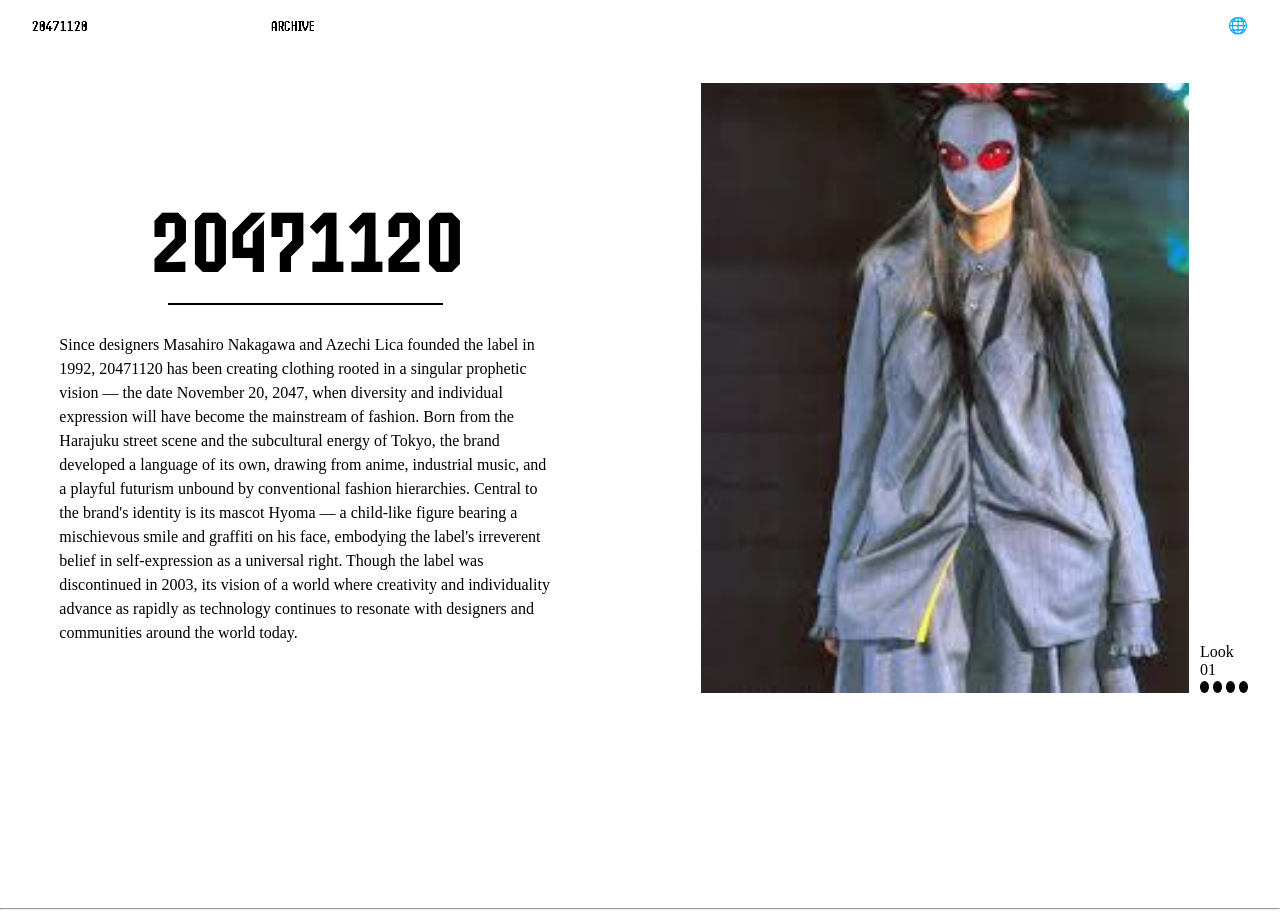
==== index.html @ e31ae297 "First screen of the page" ====
<!DOCTYPE html>
<html lang="en">
<head>
    <meta charset="UTF-8">
    <meta name="viewport" content="width=device-width, initial-scale=1.0">
    <link rel="preconnect" href="https://fonts.googleapis.com">
    <link rel="preconnect" href="https://fonts.gstatic.com" crossorigin>
    <link href="https://fonts.googleapis.com/css2?family=Handjet:wght,ELSH@100..900,2&display=swap" rel="stylesheet">
    <link rel="preconnect" href="https://fonts.googleapis.com">
    <link rel="preconnect" href="https://fonts.gstatic.com" crossorigin>
    <link href="https://fonts.googleapis.com/css2?family=Handjet:wght,ELSH@100..900,2&family=Iceberg&display=swap" rel="stylesheet">
    <link rel="stylesheet" href="css/index.css">
    <title>Main</title>
</head>
<body>
    <div id="first">
    <nav>
        <span class="logo">20471120</span>
        <span class="archive">ARCHIVE</span>
        <span class="lang">🌐</span>
    </nav>
    <main>
        <aside>
            <h1>20471120</h1>
            <hr class="hr_1">
            <span class="inf">
                Since designers Masahiro Nakagawa and Azechi Lica founded the label in 1992, 20471120 has been creating clothing rooted in a singular prophetic vision — the date November 20, 2047, when diversity and individual expression will have become the mainstream of fashion. Born from the Harajuku street scene and the subcultural energy of Tokyo, the brand developed a language of its own, drawing from anime, industrial music, and a playful futurism unbound by conventional fashion hierarchies. Central to the brand's identity is its mascot Hyoma — a child-like figure bearing a mischievous smile and graffiti on his face, embodying the label's irreverent belief in self-expression as a universal right. Though the label was discontinued in 2003, its vision of a world where creativity and individuality advance as rapidly as technology continues to resonate with designers and communities around the world today.
            </span>
        </aside>
        <div id="container_img">
            <img src="/images/main/images.jpeg" alt="">
            <div class="controls">
            <span>Look 01</span> 
            <div id="container_circle">
                <div class="circle"> </div>
                <div class="circle"> </div>
                <div class="circle"> </div>
                <div class="circle"> </div>
            </div>
        </div>
      </div>
    </main>
    </div>
    <div id="second">
        <hr>
    </div>
</body>
</html>
---- css/index.css ----
body{
    margin: 0;
}

#first{
    min-height: 100vh;
}

nav{
    display: flex;
    align-items: center;
    padding: 1rem 2rem;
}

.logo{
    flex: 1;
    font-family: Handjet;
}

.archive{
    flex: 4;
    font-family: Handjet;
}

.lang{
    margin-left: auto;
}

main{
    display: flex;
    width: 100%;
    align-items: center;
    justify-content: space-between;
    padding: 2rem;
    box-sizing: border-box;
}

aside{
    display: flex;
    flex-direction: column;
    justify-content: center;
    align-items: center;
    width: 45%;
}

h1{
    font-size:5rem;
    margin-bottom: 0;
    font-family: Iceberg;
}

.hr_1{
    width:50%;
    border:1px solid black;
    margin-bottom:5%;
}

.inf{
    max-width:90%;
    letter-spacing:5%;
    line-height: 1.5;
}

#container_img{
    width: 45%;
    display: flex;
    align-items: flex-end;
    gap: 2%;
}

#container_img img{
    width: 100%;
    max-width: 500px;
    height: auto;
}

.controls{
    display: flex;
    flex-direction: column;
    justify-content: flex-end;
    height: 100%;
}

#container_circle{
    display: flex;
    gap: 8%;
    margin-top: 5%;
}

.circle{
    width: 25%;
    height: 1.3vh;
    border-radius: 50%;
    background: black;
}

#second{
    
}
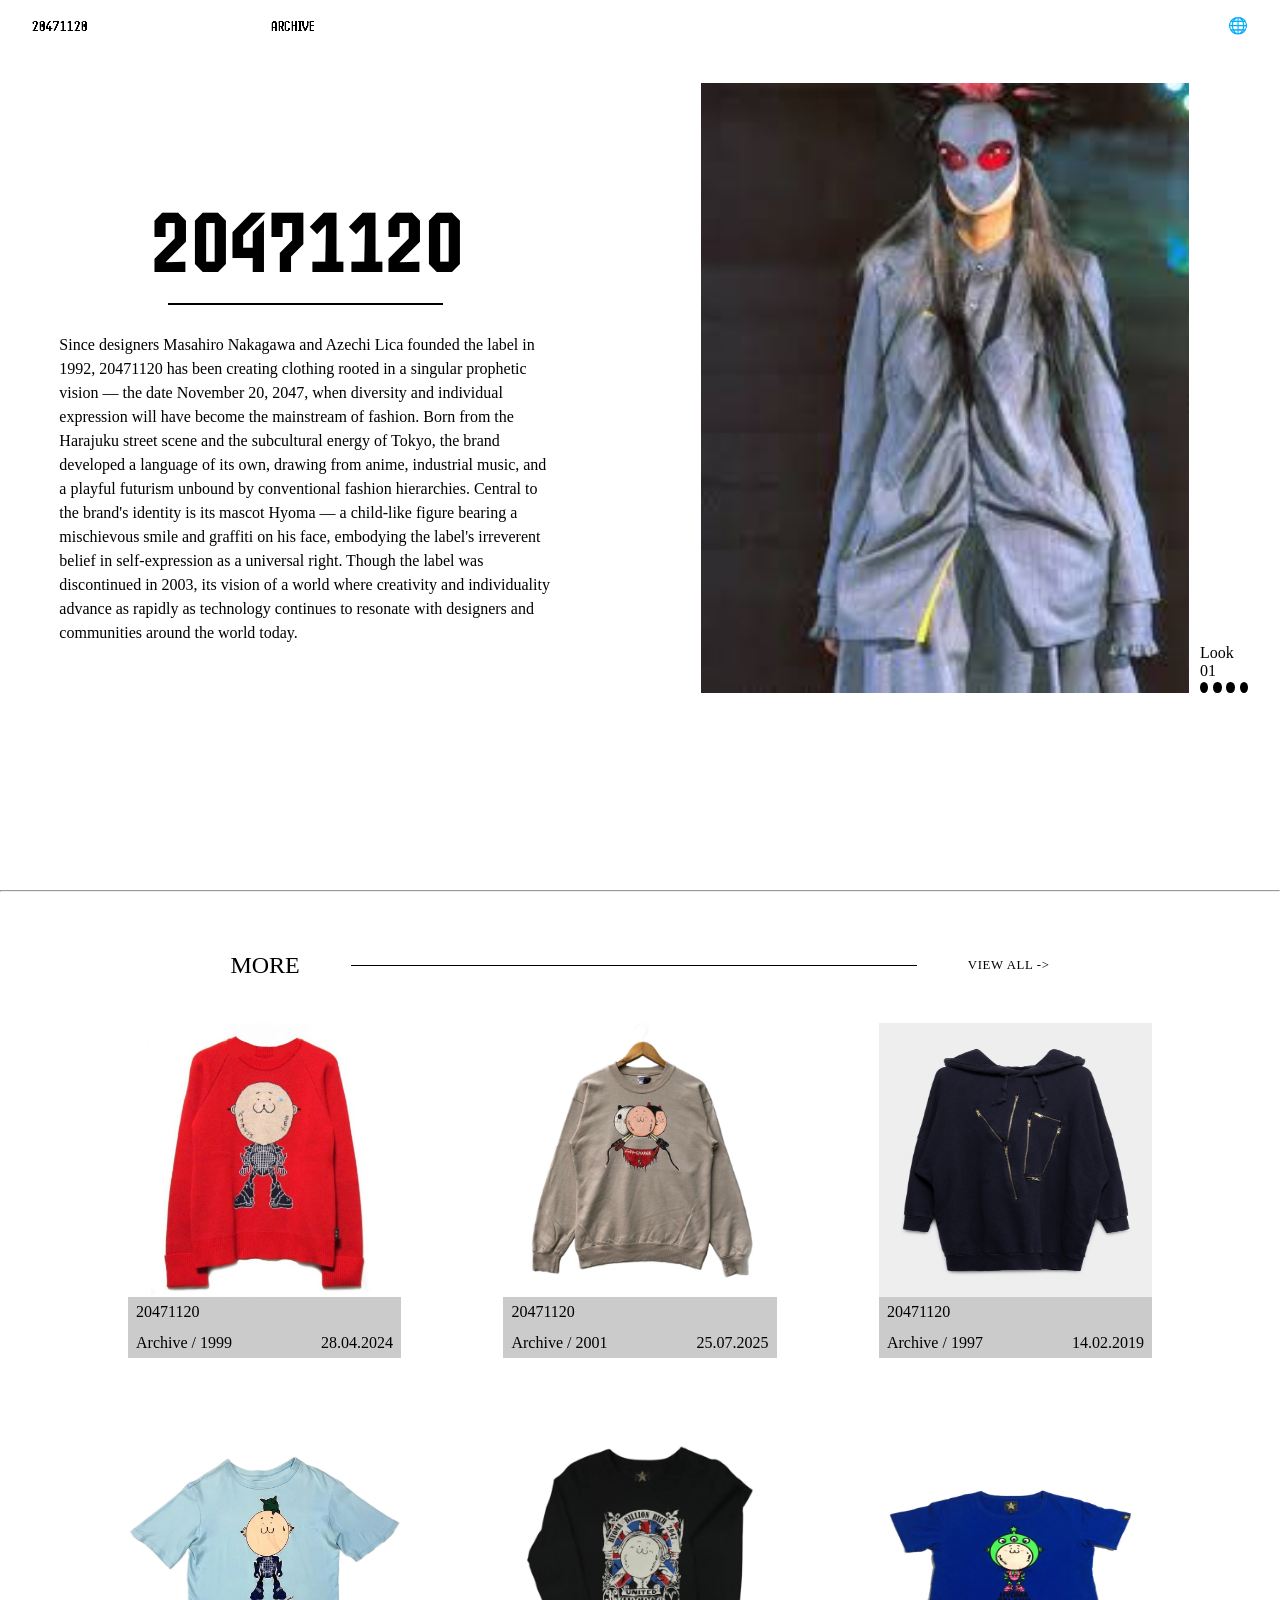
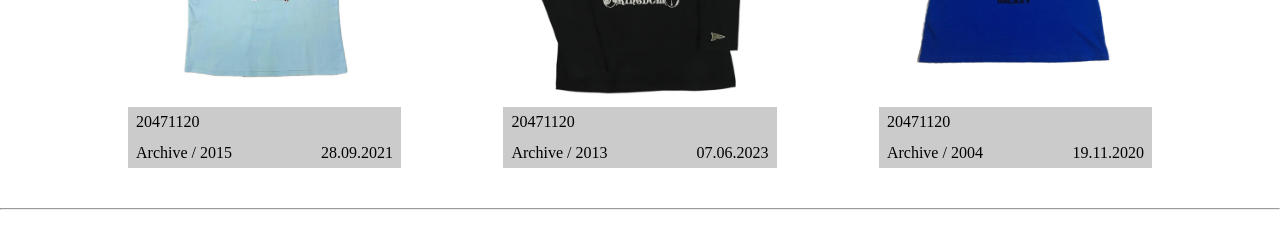
==== commit aff0f5d0: "Second screen" ====
--- a/index.html
+++ b/index.html
@@ -28,7 +28,7 @@
             </span>
         </aside>
         <div id="container_img">
-            <img src="/images/main/images.jpeg" alt="">
+            <img src="/images/runway_1.jpeg" alt="runway 1999">
             <div class="controls">
             <span>Look 01</span> 
             <div id="container_circle">
@@ -41,8 +41,21 @@
       </div>
     </main>
     </div>
+    <hr>
     <div id="second">
-        <hr>
+        <header class="gallery">
+            <h2>MORE</h2>
+            <div class="line"></div>
+            <a href="#">VIEW ALL -></a>
+        </header>
+        <div id="grid" class="grid"></div>
+    </div>
+    <hr>
+    <div id="third">
+        <img src="" alt="">
+        <img src="" alt="">
     </div>
 </body>
+<script src="js/data.js"></script>
+<script src="js/gallery.js"></script>
 </html>
--- a/css/index.css
+++ b/css/index.css
@@ -3,7 +3,7 @@
 }
 
 #first{
-    min-height: 100vh;
+    min-height: 98vh;
 }
 
 nav{
@@ -29,6 +29,8 @@
 main{
     display: flex;
     width: 100%;
+    max-width: 1400px;
+    margin: 0 auto;
     align-items: center;
     justify-content: space-between;
     padding: 2rem;
@@ -70,7 +72,6 @@
 
 #container_img img{
     width: 100%;
-    max-width: 500px;
     height: auto;
 }
 
@@ -83,17 +84,103 @@
 
 #container_circle{
     display: flex;
-    gap: 8%;
+    gap: 10%;
     margin-top: 5%;
 }
 
 .circle{
-    width: 25%;
-    height: 1.3vh;
+    width: 100%;
+    height: 1.2vh;
     border-radius: 50%;
     background: black;
 }
 
-#second{
-    
-}+#second {
+  height: 100vh;
+  display: flex;
+  flex-direction: column;
+  padding: 2rem 10%;
+  box-sizing: border-box;
+}
+
+.gallery {
+  display: flex;
+  align-items: center;
+  gap: 5%;
+  margin-bottom: 1.5rem;
+}
+
+.gallery h2{
+    margin-left: 10%;
+    font-size: 1.5rem;
+    font-weight: 500;
+}
+
+.line{
+    flex: 1;
+    height: 1px;
+    background: black;
+}
+
+.gallery a{
+    margin-right:10%;
+    font-size: 0.8rem;
+    text-decoration: none;
+    color:black;
+    letter-spacing: 0.05em;
+}
+
+.grid {
+  display: grid;
+  grid-template-columns: repeat(3, 1fr);
+  gap: 10%;        
+  min-height:0;  
+}
+
+.card {
+  display: flex;
+  flex-direction: column;
+  min-height: 0;
+}
+
+.thumb {
+  flex: 1;
+  min-height: 0;
+  overflow: hidden;
+}
+
+.thumb img {
+  width: 100%;
+  height: 100%;
+}
+
+.card-info {
+  padding: 6px 8px;
+  flex-shrink: 0;
+  background-color: rgb(203, 203, 203);
+}
+
+.card-meta {
+  margin-top: 5%;
+  display: flex;
+  justify-content: space-between;
+}
+
+
+ 
+
+
+
+
+
+@media (max-width:1200px){
+    h1{
+        font-size: 3rem;
+    }
+    aside{
+        width: 50%;
+    }
+    #container_img{
+        width: 40%;
+    }
+}
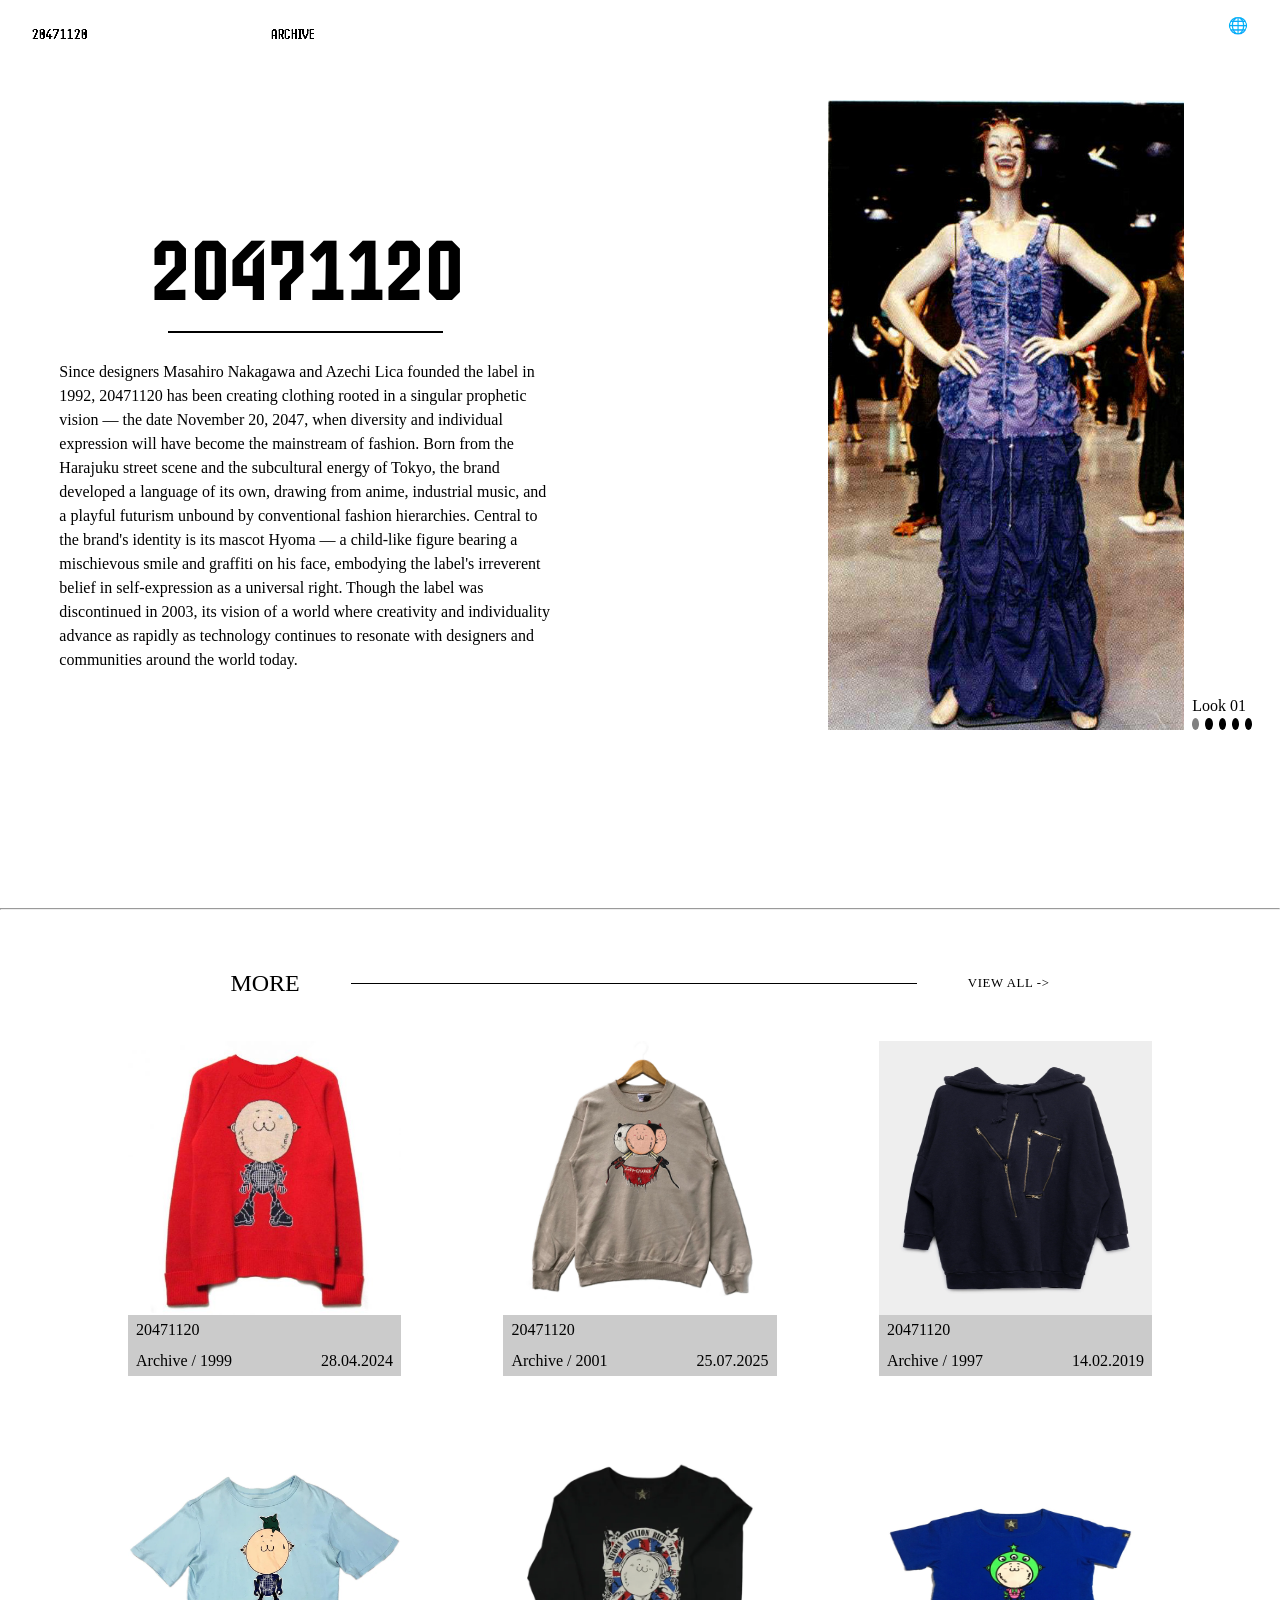
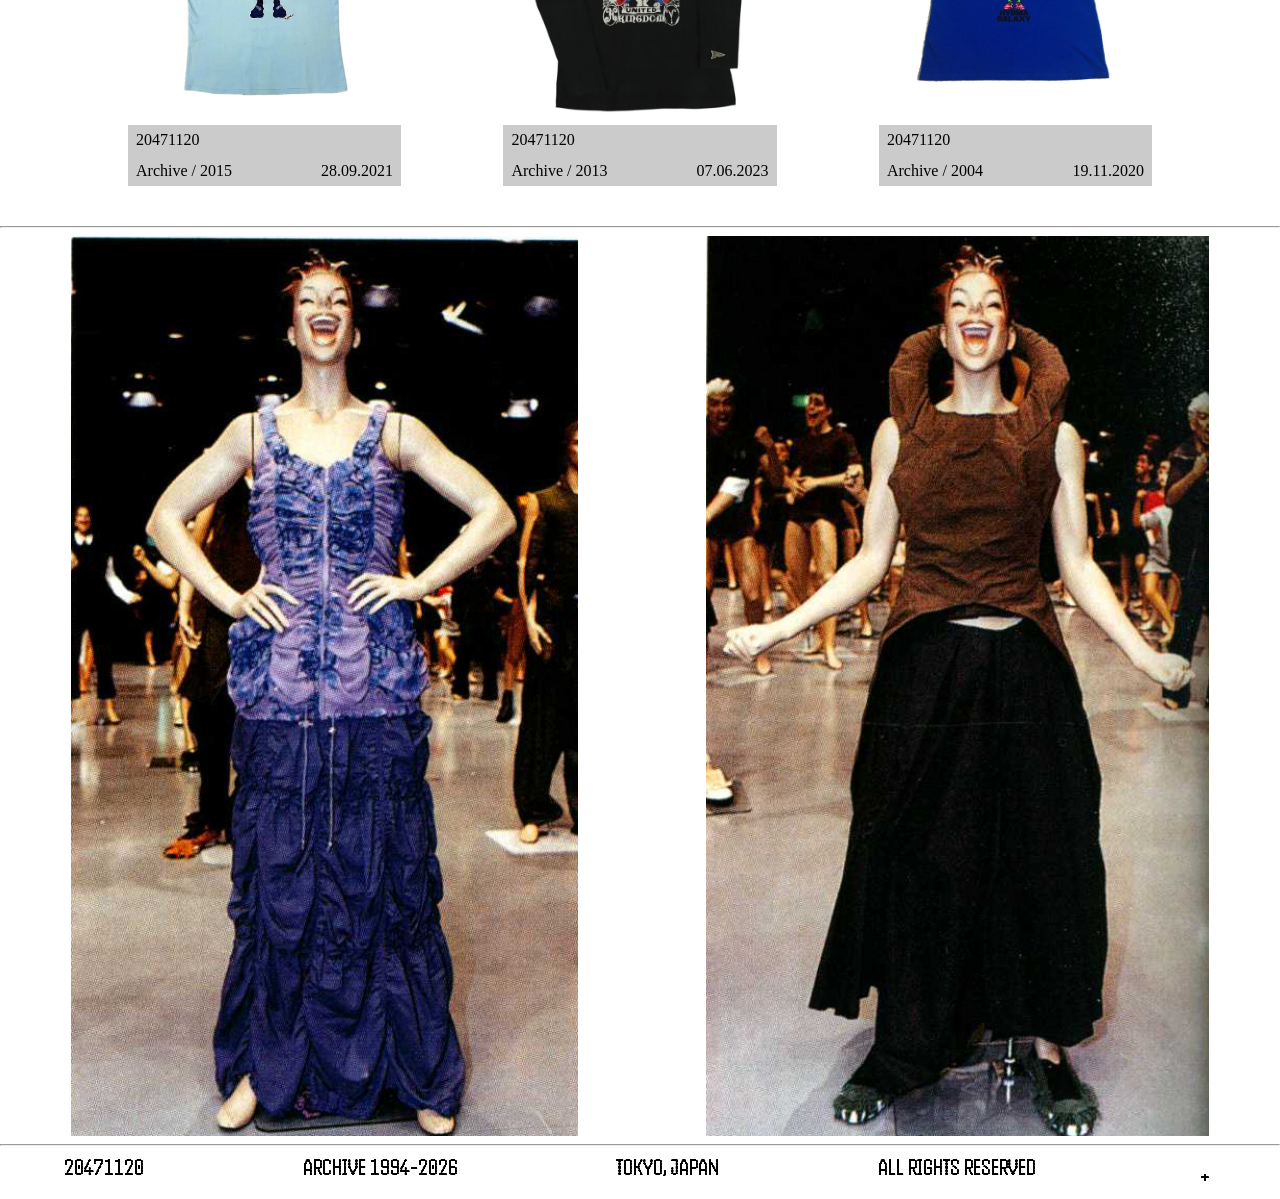
==== commit 7a40b4e9: "main page is ready" ====
--- a/index.html
+++ b/index.html
@@ -1,61 +1,91 @@
-<!DOCTYPE html>
+<!doctype html>
 <html lang="en">
-<head>
-    <meta charset="UTF-8">
-    <meta name="viewport" content="width=device-width, initial-scale=1.0">
+  <head>
+    <meta charset="UTF-8" />
+    <meta name="viewport" content="width=device-width, initial-scale=1.0" />
+    <link rel="preconnect" href="https://fonts.googleapis.com" />
+    <link rel="preconnect" href="https://fonts.gstatic.com" crossorigin />
+    <link
+      href="https://fonts.googleapis.com/css2?family=Handjet:wght,ELSH@100..900,2&display=swap"
+      rel="stylesheet"
+    />
     <link rel="preconnect" href="https://fonts.googleapis.com">
-    <link rel="preconnect" href="https://fonts.gstatic.com" crossorigin>
-    <link href="https://fonts.googleapis.com/css2?family=Handjet:wght,ELSH@100..900,2&display=swap" rel="stylesheet">
-    <link rel="preconnect" href="https://fonts.googleapis.com">
-    <link rel="preconnect" href="https://fonts.gstatic.com" crossorigin>
-    <link href="https://fonts.googleapis.com/css2?family=Handjet:wght,ELSH@100..900,2&family=Iceberg&display=swap" rel="stylesheet">
-    <link rel="stylesheet" href="css/index.css">
+<link rel="preconnect" href="https://fonts.gstatic.com" crossorigin>
+<link href="https://fonts.googleapis.com/css2?family=Handjet:wght,ELSH@100..900,2&family=Iceberg&family=Imbue:opsz,wght@10..100,100..900&display=swap" rel="stylesheet">
+    <link rel="preconnect" href="https://fonts.googleapis.com" />
+    <link rel="preconnect" href="https://fonts.gstatic.com" crossorigin />
+    <link
+      href="https://fonts.googleapis.com/css2?family=Handjet:wght,ELSH@100..900,2&family=Iceberg&display=swap"
+      rel="stylesheet"
+    />
+    <link rel="stylesheet" href="css/index.css" />
     <title>Main</title>
-</head>
-<body>
+  </head>
+  <body>
     <div id="first">
-    <nav>
+      <nav>
         <span class="logo">20471120</span>
         <span class="archive">ARCHIVE</span>
         <span class="lang">🌐</span>
-    </nav>
-    <main>
+      </nav>
+      <main>
         <aside>
-            <h1>20471120</h1>
-            <hr class="hr_1">
-            <span class="inf">
-                Since designers Masahiro Nakagawa and Azechi Lica founded the label in 1992, 20471120 has been creating clothing rooted in a singular prophetic vision — the date November 20, 2047, when diversity and individual expression will have become the mainstream of fashion. Born from the Harajuku street scene and the subcultural energy of Tokyo, the brand developed a language of its own, drawing from anime, industrial music, and a playful futurism unbound by conventional fashion hierarchies. Central to the brand's identity is its mascot Hyoma — a child-like figure bearing a mischievous smile and graffiti on his face, embodying the label's irreverent belief in self-expression as a universal right. Though the label was discontinued in 2003, its vision of a world where creativity and individuality advance as rapidly as technology continues to resonate with designers and communities around the world today.
-            </span>
+          <h1>20471120</h1>
+          <hr class="hr_1" />
+          <span class="inf">
+            Since designers Masahiro Nakagawa and Azechi Lica founded the label
+            in 1992, 20471120 has been creating clothing rooted in a singular
+            prophetic vision — the date November 20, 2047, when diversity and
+            individual expression will have become the mainstream of fashion.
+            Born from the Harajuku street scene and the subcultural energy of
+            Tokyo, the brand developed a language of its own, drawing from
+            anime, industrial music, and a playful futurism unbound by
+            conventional fashion hierarchies. Central to the brand's identity is
+            its mascot Hyoma — a child-like figure bearing a mischievous smile
+            and graffiti on his face, embodying the label's irreverent belief in
+            self-expression as a universal right. Though the label was
+            discontinued in 2003, its vision of a world where creativity and
+            individuality advance as rapidly as technology continues to resonate
+            with designers and communities around the world today.
+          </span>
         </aside>
         <div id="container_img">
-            <img src="/images/runway_1.jpeg" alt="runway 1999">
-            <div class="controls">
-            <span>Look 01</span> 
-            <div id="container_circle">
-                <div class="circle"> </div>
-                <div class="circle"> </div>
-                <div class="circle"> </div>
-                <div class="circle"> </div>
-            </div>
+          <img id="slider_img" src="" alt="" />
+          <div class="controls">
+            <span id="look">Look 01</span>
+            <div id="container_circle"></div>
+          </div>
         </div>
-      </div>
-    </main>
+      </main>
     </div>
-    <hr>
+    <hr />
     <div id="second">
-        <header class="gallery">
-            <h2>MORE</h2>
-            <div class="line"></div>
-            <a href="#">VIEW ALL -></a>
-        </header>
-        <div id="grid" class="grid"></div>
+      <header class="gallery">
+        <h2>MORE</h2>
+        <div class="line"></div>
+        <a href="#">VIEW ALL -></a>
+      </header>
+      <div id="grid" class="grid"></div>
     </div>
-    <hr>
+    <hr />
     <div id="third">
-        <img src="" alt="">
-        <img src="" alt="">
+      <a href=""><img src="/images/runway_4.jpeg" alt="" /></a>
+      <a href=""><img src="/images/runway_5.jpeg" alt="" /></a>
     </div>
-</body>
-<script src="js/data.js"></script>
-<script src="js/gallery.js"></script>
-</html>+    <hr />
+    <footer>
+      <span class="foot">20471120</span>
+      <span class="foot">ARCHIVE 1994-2026</span>
+      <span class="foot">TOKYO, JAPAN</span>
+      <span class="foot">ALL RIGHTS RESERVED</span>
+     <button class="foot" id="plus">+</button>
+    </footer>
+    <div id="hide" onclick="show">
+        <h3>ABOUT</h3>
+        <h3>TRANSMISSION</h3>
+    </div>
+  </body>
+  <script src="js/footer.js"></script>
+  <script src="js/scroll.js"></script>
+  <script src="js/gallery.js"></script>
+</html>
--- a/css/index.css
+++ b/css/index.css
@@ -3,7 +3,7 @@
 }
 
 #first{
-    min-height: 98vh;
+    height: 100vh;
 }
 
 nav{
@@ -23,6 +23,7 @@
 }
 
 .lang{
+    height:4vh;
     margin-left: auto;
 }
 
@@ -64,15 +65,16 @@
 }
 
 #container_img{
-    width: 45%;
-    display: flex;
-    align-items: flex-end;
+    max-width: 45%;
+    height:70vh;
+    display: flex;
+    justify-content: center;
     gap: 2%;
 }
 
 #container_img img{
     width: 100%;
-    height: auto;
+    height: 100%;
 }
 
 .controls{
@@ -89,10 +91,14 @@
 }
 
 .circle{
-    width: 100%;
-    height: 1.2vh;
+    width: 12px;
+    height: 12px;
     border-radius: 50%;
     background: black;
+}
+
+.circle.active{
+    background-color: gray;
 }
 
 #second {
@@ -166,21 +172,47 @@
   justify-content: space-between;
 }
 
-
+#third{
+    display: flex;
+    justify-content: center;
+    width: 100%;
+    height: 100vh;
+    gap:10%;
+}
+
+#third img{
+    width:100%;
+    height:100vh;
+}
  
-
-
-
-
-
-@media (max-width:1200px){
-    h1{
-        font-size: 3rem;
-    }
-    aside{
-        width: 50%;
-    }
-    #container_img{
-        width: 40%;
-    }
-}
+footer{
+    margin-right:5%;
+    margin-left:5%;
+    display: flex;
+    justify-content: space-between;
+    height:5vh;
+}
+
+#plus{
+    cursor: pointer;
+}
+
+.foot{
+    background-color: white;
+    border: none;
+     height:5vh;
+    font-family:Handjet;
+    font-size: 1.5rem;
+}
+
+#hide{
+    display: flex;
+    justify-content: center;
+    gap:40%;
+    height:5vh;
+}
+
+#hide h3{
+    height:5vh;
+    font-family: Imbue;
+}
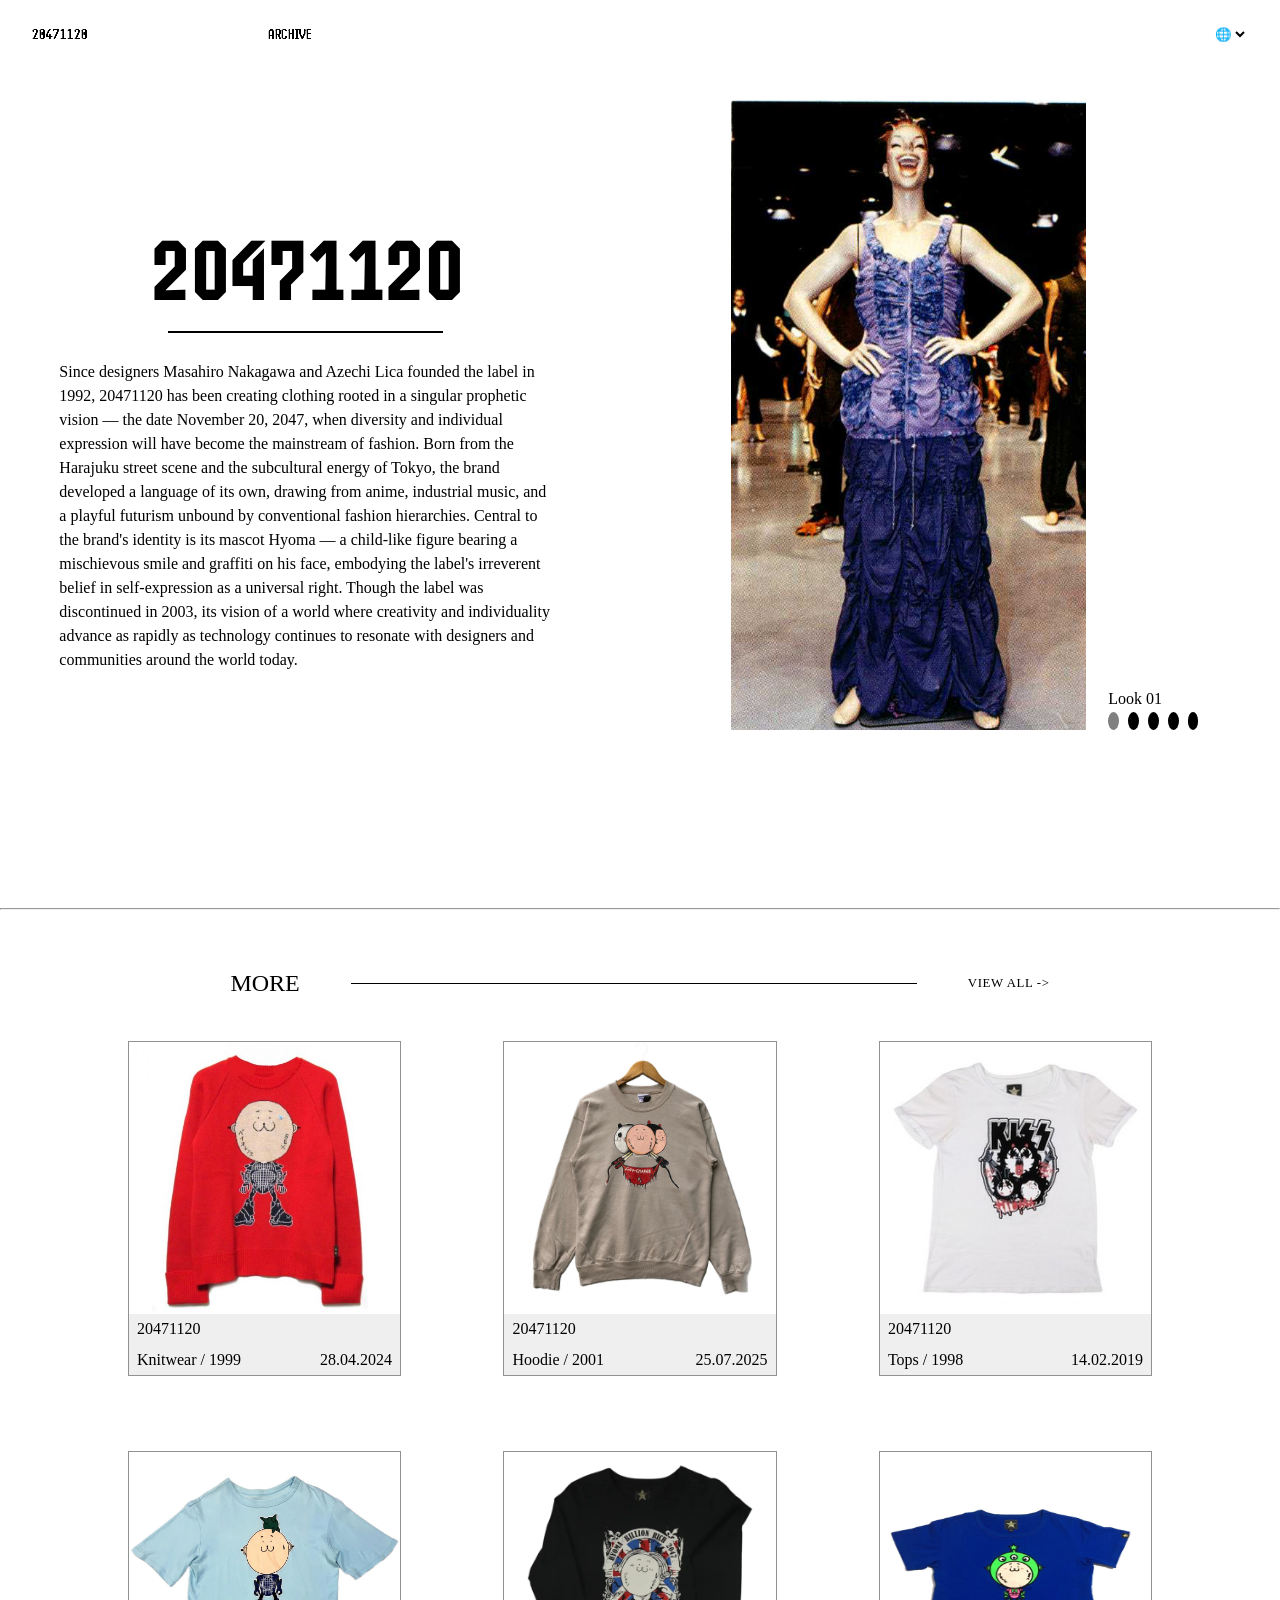
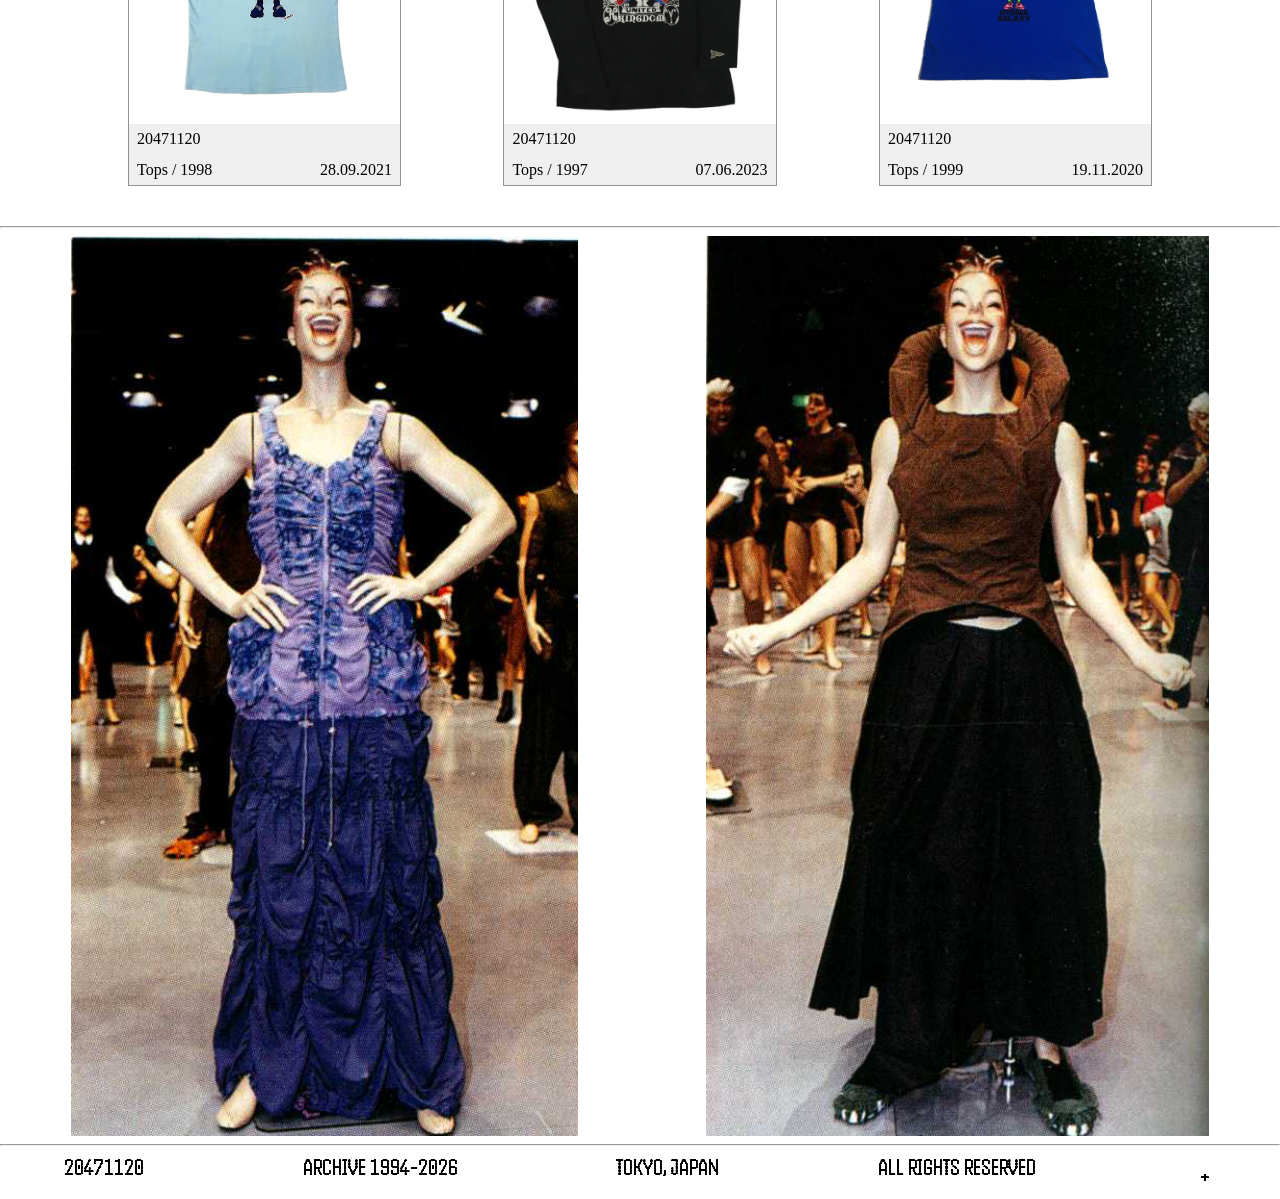
==== commit d3aab9d0: "probably end of outlook page" ====
--- a/index.html
+++ b/index.html
@@ -26,7 +26,11 @@
       <nav>
         <span class="logo">20471120</span>
         <span class="archive">ARCHIVE</span>
-        <span class="lang">🌐</span>
+        <select class="lang">
+          <option selected>🌐</option>
+          <option>En</option>
+          <option>Fr</option>
+        </select>
       </nav>
       <main>
         <aside>
@@ -58,7 +62,7 @@
         </div>
       </main>
     </div>
-    <hr />
+    <hr/>
     <div id="second">
       <header class="gallery">
         <h2>MORE</h2>
@@ -69,8 +73,8 @@
     </div>
     <hr />
     <div id="third">
-      <a href=""><img src="/images/runway_4.jpeg" alt="" /></a>
-      <a href=""><img src="/images/runway_5.jpeg" alt="" /></a>
+      <a href=""><img src="images/runway_4.jpeg" alt="" /></a>
+      <a href=""><img src="images/runway_5.jpeg" alt="" /></a>
     </div>
     <hr />
     <footer>
@@ -78,13 +82,14 @@
       <span class="foot">ARCHIVE 1994-2026</span>
       <span class="foot">TOKYO, JAPAN</span>
       <span class="foot">ALL RIGHTS RESERVED</span>
-     <button class="foot" id="plus">+</button>
+     <button class="foot" id="plus"></button>
     </footer>
     <div id="hide" onclick="show">
         <h3>ABOUT</h3>
         <h3>TRANSMISSION</h3>
     </div>
   </body>
+  <script src="js/data.js"></script>
   <script src="js/footer.js"></script>
   <script src="js/scroll.js"></script>
   <script src="js/gallery.js"></script>
--- a/css/index.css
+++ b/css/index.css
@@ -23,6 +23,8 @@
 }
 
 .lang{
+    background-color: white;
+    border:none;
     height:4vh;
     margin-left: auto;
 }
@@ -69,12 +71,19 @@
     height:70vh;
     display: flex;
     justify-content: center;
-    gap: 2%;
+    gap: 5%;
+    margin-right:5%;
 }
 
 #container_img img{
-    width: 100%;
+    max-width: 100%;
     height: 100%;
+    opacity: 1;
+    transition: opacity 0.5s ease;
+}
+
+#container_img img.animation{
+    opacity: 0;
 }
 
 .controls{
@@ -91,8 +100,8 @@
 }
 
 .circle{
-    width: 12px;
-    height: 12px;
+    width: 2vh;
+    height: 2vh;
     border-radius: 50%;
     background: black;
 }
@@ -150,6 +159,8 @@
 }
 
 .thumb {
+  border:0.5px solid rgb(145, 145, 145);
+  border-bottom: none;
   flex: 1;
   min-height: 0;
   overflow: hidden;
@@ -161,9 +172,11 @@
 }
 
 .card-info {
+  border:0.5px solid rgb(145, 145, 145);
+  border-top: none;
   padding: 6px 8px;
   flex-shrink: 0;
-  background-color: rgb(203, 203, 203);
+  background-color: rgb(239, 239, 239);
 }
 
 .card-meta {
@@ -195,6 +208,14 @@
 
 #plus{
     cursor: pointer;
+}
+
+#plus::before {
+    content: "+";
+}
+
+#plus.open::before {
+    content: "-";
 }
 
 .foot{
